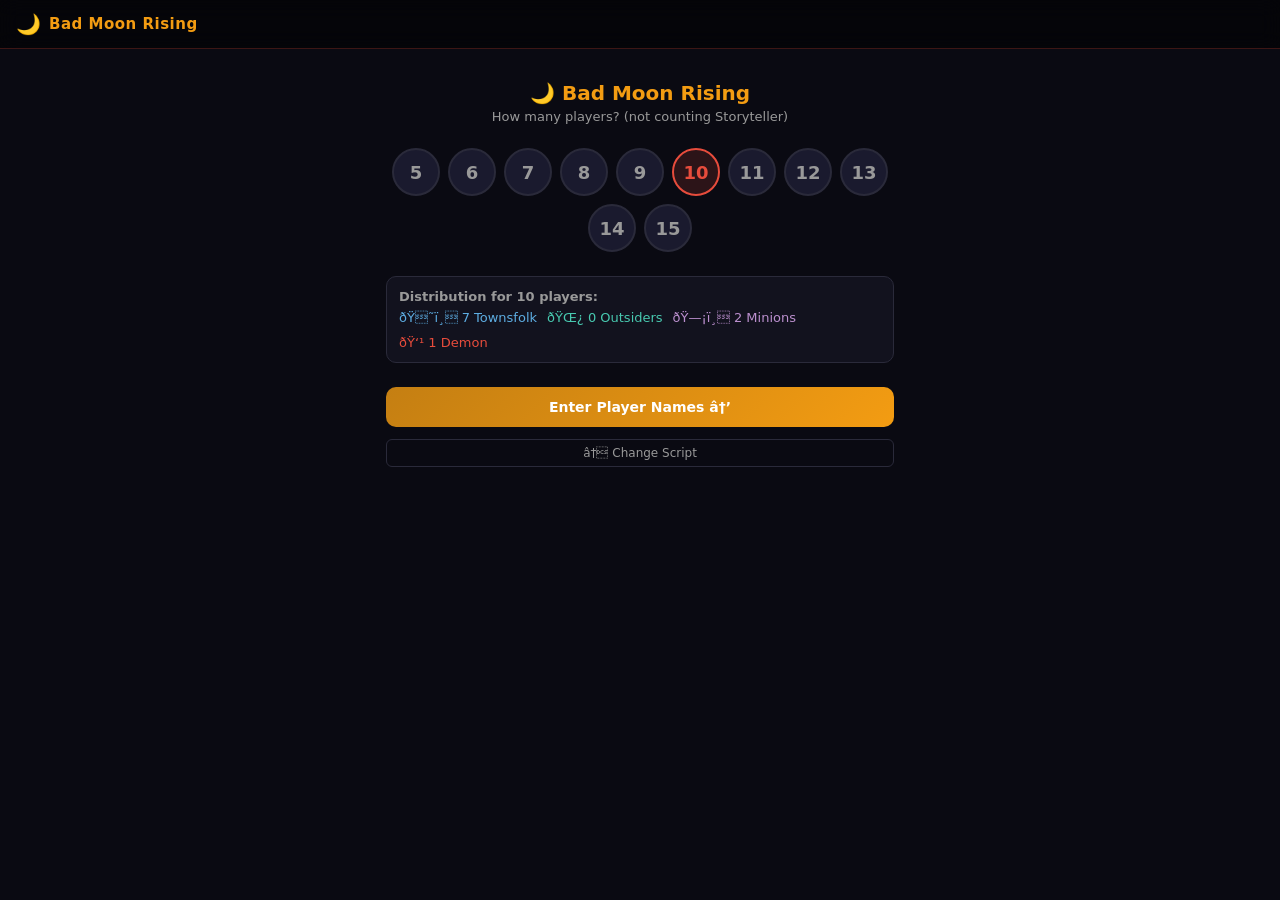
==== bad_moon_rising.html @ 08cf6468 "added split files into multiple individiual files" ====
<!DOCTYPE html>
<html lang="en">
<head>
<meta charset="UTF-8">
<meta name="viewport" content="width=device-width, initial-scale=1.0, user-scalable=no">
<title>🌙 Bad Moon Rising - BOTC Storyteller</title>
<link rel="stylesheet" href="styles/main.css">
</head>
<body>

<div id="app"></div>

<script src="scripts/trouble_brewing.js"></script>
<script src="scripts/bad_moon_rising.js"></script>
<script src="scripts/common.js"></script>
<script>
// Initialize script after all scripts load
(function() {
  try {
    // Verify required objects are loaded
    if (typeof state === 'undefined' || typeof TB === 'undefined' || typeof BMR === 'undefined') {
      throw new Error('Required scripts not loaded properly');
    }
    
    // Set script ID and default demon selection
    state.scriptId = "bmr";
    state.selDM = BMR.demonFixed ? [...BMR.defaultDemon] : [];
    
    // Check for saved game
    const saved = loadFromStorage();
    if (saved && saved._saved && saved.scriptId === "bmr") {
      // Use the resumeGame function to restore state
      resumeGame();
    } else {
      // Start at count screen if no saved game
      state.screen = "count";
      // Ensure render function exists before calling
      if (typeof render === 'function') {
        render();
      } else {
        throw new Error('Render function not available');
      }
    }
  } catch (error) {
    console.error("Initialization error:", error);
    const app = document.getElementById("app");
    if (app) {
      app.innerHTML = `<div class="screen" style="padding:32px;text-align:center">
        <h2 style="color:var(--red);margin-bottom:16px">Error Loading Page</h2>
        <p style="color:var(--text2);margin-bottom:8px">${error.message}</p>
        <p style="color:var(--text3);font-size:12px;margin-bottom:16px">Please check the browser console for more details.</p>
        <button class="btn btn-primary" style="margin-top:16px" onclick="location.reload()">Reload Page</button>
      </div>`;
    }
  }
})();
</script>

</body>
</html>
---- styles/main.css ----
:root {
  --bg: #0a0a12;
  --surface: #12121e;
  --surface2: #1a1a2e;
  --surface3: #252540;
  --border: #2a2a3a;
  --text: #e8e6e3;
  --text2: #999;
  --text3: #555;
  --red: #e74c3c;
  --darkred: #c0392b;
  --blue: #5dade2;
  --darkblue: #1a3a5c;
  --green: #27ae60;
  --teal: #48c9b0;
  --darkteal: #1a4a3a;
  --orange: #f39c12;
  --purple: #9b59b6;
  --indigo: #8888dd;
}
* { margin:0; padding:0; box-sizing:border-box; -webkit-tap-highlight-color:transparent; }
body {
  font-family: -apple-system, 'Segoe UI', system-ui, sans-serif;
  background: var(--bg); color: var(--text);
  font-size: 14px; min-height: 100vh; overscroll-behavior: none;
}
button { font-family: inherit; }

/* ── HEADER ── */
.header {
  padding: 12px 16px; background: rgba(0,0,0,0.5);
  border-bottom: 1px solid rgba(231,76,60,0.25);
  display: flex; align-items: center; justify-content: space-between;
  position: sticky; top: 0; z-index: 100; backdrop-filter: blur(10px);
}
.header-title { font-weight:700; font-size:15px; letter-spacing:0.5px; }

/* ── LAYOUT ── */
.screen { padding: 16px; max-width: 540px; margin: 0 auto; padding-bottom: 100px; }
.phase-badge { padding: 4px 12px; border-radius: 12px; font-size: 12px; font-weight: 600; }

/* ── BUTTONS ── */
.btn {
  padding: 12px 18px; border-radius: 10px; border: none;
  font-weight: 700; font-size: 14px; cursor: pointer; width: 100%;
  transition: opacity 0.15s;
}
.btn:active { opacity: 0.8; }
.btn-primary { background: linear-gradient(135deg, #c0392b, #e74c3c); color: #fff; }
.btn-blue { background: linear-gradient(135deg, #1a3a5c, #2980b9); color: #aad4f0; }
.btn-night { background: linear-gradient(135deg, #1a1a4a, #2a2a6a); color: #8888dd; }
.btn-day { background: linear-gradient(135deg, #4a4a1a, #6a6a2a); color: #dddd66; }
.btn-disabled { background: #222; color: #444; cursor: not-allowed; }
.btn-sm {
  padding: 5px 10px; border-radius: 6px; font-size: 11px; font-weight: 600;
  cursor: pointer; width: auto; border: none;
}
.btn-outline {
  background: none; border: 1px solid var(--border); color: var(--text2);
  padding: 6px 12px; border-radius: 6px; font-size: 12px; cursor: pointer;
}

/* ── INPUTS ── */
.input {
  padding: 10px 14px; border-radius: 8px; border: 1px solid var(--border);
  background: var(--surface2); color: var(--text); font-size: 14px; outline: none;
  width: 100%; font-family: inherit;
}
.input:focus { border-color: var(--red); }
select.input { -webkit-appearance: none; }

/* ── CARDS ── */
.card {
  padding: 12px; border-radius: 10px; margin-bottom: 8px;
  border: 1px solid var(--border); background: var(--surface);
}

/* ── PLAYER ROWS ── */
.player-row {
  margin-bottom: 5px; border-radius: 10px; overflow: hidden;
  border: 1px solid; transition: border-color 0.2s;
}
.player-main {
  display: flex; align-items: center; gap: 8px;
  padding: 10px 12px; cursor: pointer;
}
.seat-num {
  width: 22px; height: 22px; border-radius: 50%;
  display: flex; align-items: center; justify-content: center;
  font-size: 10px; font-weight: 700; flex-shrink: 0; color: #fff;
}
.player-expand {
  padding: 8px 12px 12px; border-top: 1px solid rgba(255,255,255,0.06);
  background: rgba(0,0,0,0.2);
}

/* ── TABS ── */
.tabs {
  display: flex; border-bottom: 1px solid rgba(255,255,255,0.08);
  background: rgba(0,0,0,0.2); position: sticky; top: 49px; z-index: 90;
}
.tab {
  flex: 1; padding: 10px 8px; background: none; border: none;
  border-bottom: 2px solid transparent; color: var(--text3);
  font-size: 12px; cursor: pointer;
}
.tab.active { border-bottom-color: var(--red); color: var(--red); font-weight: 600; }

/* ── STATUS BAR ── */
.status-bar {
  display: flex; gap: 8px; padding: 8px 16px; font-size: 11px;
  flex-wrap: wrap; background: rgba(0,0,0,0.15);
}

/* ── NIGHT STEP ── */
.night-step { padding: 16px; border-radius: 12px; margin-bottom: 16px; }

/* ── ROLE CHIPS ── */
.role-chip {
  padding: 6px 12px; border-radius: 6px; font-size: 12px;
  cursor: pointer; transition: all 0.15s; border: 1px solid;
  display: inline-block; margin: 0 4px 4px 0;
}

/* ── BOTTOM BAR ── */
.bottom-bar {
  position: fixed; bottom: 0; left: 0; right: 0;
  padding: 12px 16px; background: rgba(10,10,18,0.95);
  border-top: 1px solid rgba(255,255,255,0.1);
  display: flex; gap: 8px; backdrop-filter: blur(10px); z-index: 100;
}

/* ── WARNINGS ── */
.warn { padding: 6px 8px; border-radius: 6px; font-size: 12px; font-weight: 600; margin-top: 8px; }
.warn-red { background: rgba(231,76,60,0.12); color: var(--red); }
.warn-orange { background: rgba(243,156,18,0.12); color: var(--orange); }
.warn-green { background: rgba(39,174,96,0.12); color: var(--green); }

/* ── OVERLAYS ── */
.overlay {
  position: fixed; inset: 0; z-index: 200;
  display: flex; align-items: center; justify-content: center;
  background: rgba(0,0,0,0.85); backdrop-filter: blur(8px); padding: 16px;
}
.overlay-box {
  background: var(--surface); border: 1px solid var(--border);
  border-radius: 16px; padding: 24px; max-width: 380px; width: 100%;
  text-align: center;
}
.show-card-overlay {
  position: fixed; inset: 0; z-index: 250;
  display: flex; align-items: center; justify-content: center;
  background: rgba(0,0,0,0.92); backdrop-filter: blur(12px); cursor: pointer;
}
.show-card {
  text-align: center; padding: 48px 32px; border-radius: 24px;
  max-width: 340px; width: 90%;
}
.confirm-overlay {
  position: fixed; inset: 0; z-index: 250;
  display: flex; align-items: center; justify-content: center;
  background: rgba(0,0,0,0.8); padding: 16px;
}
.confirm-box {
  background: var(--surface2); border: 1px solid var(--border);
  border-radius: 16px; padding: 20px; max-width: 340px; width: 100%;
  text-align: center;
}

/* ── CHOICE BUTTONS ── */
.choice-grid { display: flex; flex-wrap: wrap; gap: 8px; margin-top: 12px; }
.choice-btn {
  padding: 10px 16px; border-radius: 10px; border: 2px solid var(--border);
  background: var(--surface2); color: var(--text); font-size: 16px; font-weight: 700;
  cursor: pointer; min-width: 52px; text-align: center;
}
.choice-btn:active { border-color: var(--blue); background: rgba(41,128,185,0.2); }
.char-choice-btn {
  padding: 8px 12px; border-radius: 8px; border: 1px solid var(--border);
  background: var(--surface); color: var(--text); font-size: 13px; font-weight: 600;
  cursor: pointer; text-align: left; width: 100%;
}
.char-choice-btn:active { border-color: var(--blue); }

/* ── PLAYER COUNT BUTTONS ── */
.count-grid { display: flex; flex-wrap: wrap; gap: 8px; justify-content: center; margin: 24px 0; }
.count-btn {
  width: 48px; height: 48px; border-radius: 50%; border: 2px solid var(--border);
  background: var(--surface2); color: var(--text2); font-size: 18px; font-weight: 700;
  cursor: pointer; display: flex; align-items: center; justify-content: center;
  transition: all 0.15s;
}
.count-btn:active { transform: scale(0.95); }
.count-btn.active { border-color: var(--red); background: rgba(231,76,60,0.15); color: var(--red); }

/* ── SCRIPT SELECTOR ── */
.script-card {
  padding: 24px; border-radius: 16px; border: 2px solid var(--border);
  background: var(--surface); cursor: pointer; margin-bottom: 12px;
  transition: border-color 0.2s, background 0.2s;
  text-align: center;
}
.script-card:active { opacity: 0.85; }

/* ── TIMER ── */
.timer-wrap {
  padding: 16px; border-radius: 14px; margin-bottom: 12px;
  border: 2px solid var(--border); background: var(--surface);
  transition: border-color 0.3s, background 0.3s;
}
.timer-wrap.timer-alarm { animation: timerFlash 0.5s ease infinite alternate; border-color: var(--red); }
@keyframes timerFlash {
  0% { background: rgba(231,76,60,0.05); }
  100% { background: rgba(231,76,60,0.2); }
}
.timer-phase-label {
  font-size: 11px; font-weight: 700; text-transform: uppercase;
  letter-spacing: 1.5px; text-align: center; margin-bottom: 4px;
}
.timer-display {
  font-size: 56px; font-weight: 900; text-align: center;
  font-variant-numeric: tabular-nums; letter-spacing: 2px; line-height: 1.1;
}
.timer-display.timer-low { color: var(--orange); }
.timer-display.timer-done { color: var(--red); }
.timer-bar-track { width: 100%; height: 6px; border-radius: 3px; background: var(--surface3); margin: 10px 0; overflow: hidden; }
.timer-bar-fill { height: 100%; border-radius: 3px; transition: width 0.3s linear; }
.timer-controls { display: flex; gap: 8px; justify-content: center; margin-top: 8px; }
.timer-btn {
  padding: 10px 18px; border-radius: 10px; font-size: 13px; font-weight: 700;
  border: 1px solid var(--border); background: var(--surface2);
  color: var(--text); cursor: pointer; min-width: 80px;
}
.timer-btn:active { background: var(--surface3); }
.timer-btn.active { border-color: var(--orange); color: var(--orange); }
.timer-phases { display: flex; justify-content: center; gap: 4px; margin-bottom: 10px; }
.timer-phase-dot {
  padding: 4px 10px; border-radius: 6px; font-size: 10px; font-weight: 700;
  background: var(--surface3); color: var(--text3);
  text-transform: uppercase; letter-spacing: 0.5px; cursor: pointer;
}
.timer-phase-dot.current { background: rgba(243,156,18,0.2); color: var(--orange); }
.timer-phase-dot.done { background: rgba(46,204,113,0.15); color: var(--green); }
.timer-settings {
  margin-top: 10px; padding: 12px; border-radius: 10px;
  background: var(--surface2); border: 1px solid var(--border);
}
.timer-setting-row {
  display: flex; justify-content: space-between; align-items: center;
  margin-bottom: 8px; font-size: 13px;
}
.timer-setting-row:last-child { margin-bottom: 0; }
.timer-adj { display: flex; align-items: center; gap: 6px; }
.timer-adj-btn {
  width: 32px; height: 32px; border-radius: 8px; font-size: 18px; font-weight: 700;
  border: 1px solid var(--border); background: var(--surface3);
  color: var(--text); cursor: pointer;
  display: flex; align-items: center; justify-content: center;
}
.timer-adj-btn:active { background: var(--surface); border-color: var(--orange); }
.timer-adj-val { font-weight: 800; font-size: 14px; min-width: 44px; text-align: center; font-variant-numeric: tabular-nums; }

/* ── SELECTION BUTTONS (Night Walker) ── */
.ns-grid { display: flex; flex-wrap: wrap; gap: 6px; margin: 12px 0; }
.ns-btn {
  padding: 10px 14px; border-radius: 10px; border: 2px solid var(--border);
  background: var(--surface2); color: var(--text); font-size: 13px; font-weight: 600;
  cursor: pointer; min-width: 80px; text-align: center; transition: all 0.15s;
}
.ns-btn:active { transform: scale(0.97); }
.ns-btn.selected { border-color: var(--blue); background: rgba(41,128,185,0.2); color: var(--blue); }
.ns-btn.none-sel { border-color: var(--text3); color: var(--text3); font-style: italic; }

/* ── MISC ── */
details summary { list-style: none; }
details summary::-webkit-details-marker { display: none; }
@keyframes fadeIn { from{opacity:0;transform:translateY(8px)} to{opacity:1;transform:translateY(0)} }
.fade-in { animation: fadeIn 0.25s ease-out; }
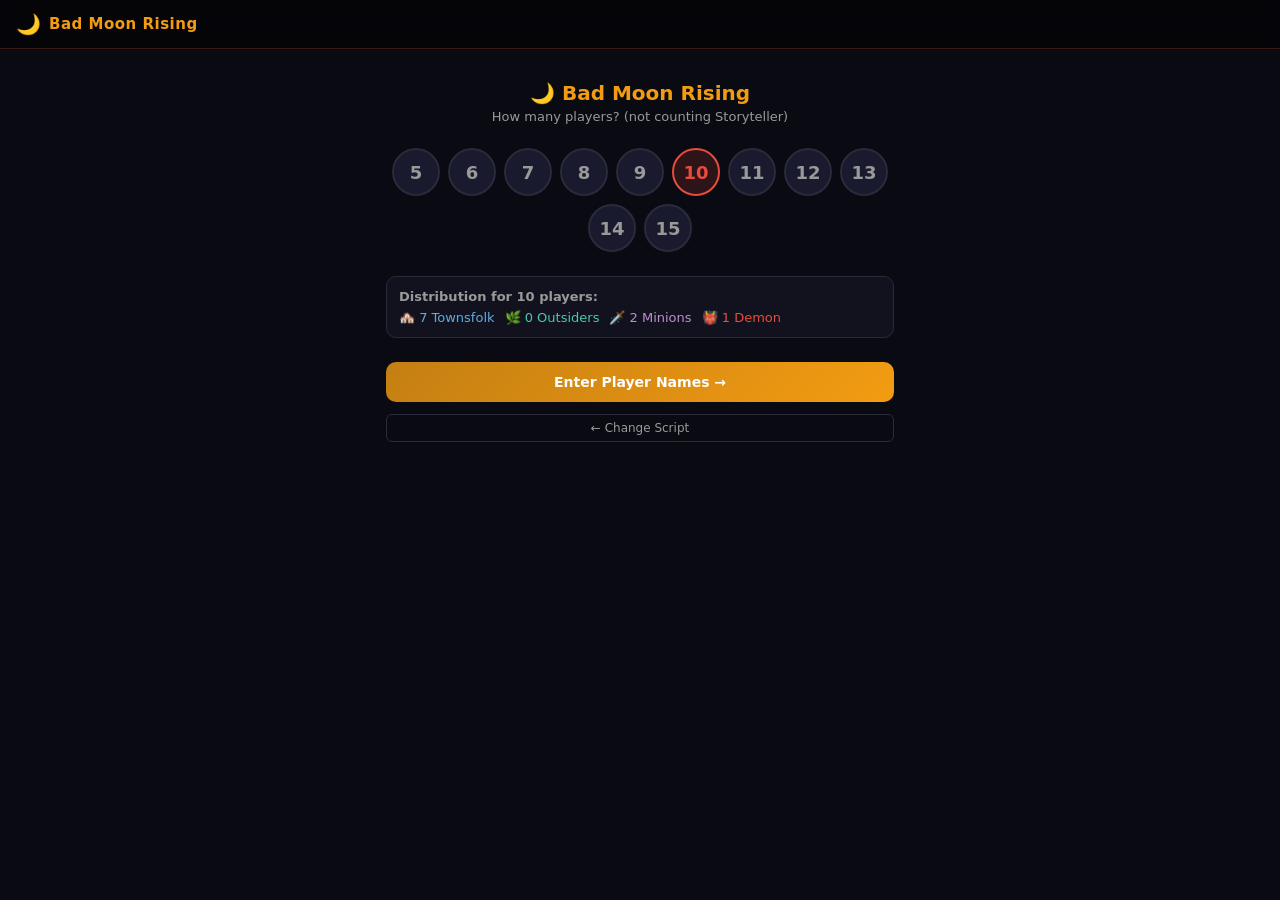
==== commit 34609520: "fixed weird logos" ====
--- a/bad_moon_rising.html
+++ b/bad_moon_rising.html
@@ -17,8 +17,8 @@
 // Initialize script after all scripts load
 (function() {
   try {
-    // Verify required objects are loaded
-    if (typeof state === 'undefined' || typeof TB === 'undefined' || typeof BMR === 'undefined') {
+    // Verify required objects and functions are loaded
+    if (typeof state === 'undefined' || typeof TB === 'undefined' || typeof BMR === 'undefined' || typeof S === 'undefined') {
       throw new Error('Required scripts not loaded properly');
     }
     
@@ -29,17 +29,40 @@
     // Check for saved game
     const saved = loadFromStorage();
     if (saved && saved._saved && saved.scriptId === "bmr") {
-      // Use the resumeGame function to restore state
-      resumeGame();
+      // Restore saved state manually (don't use resumeGame as it calls render immediately)
+      Object.assign(state, {
+        screen: saved.screen || "count",
+        playerCount: saved.playerCount || 10,
+        names: saved.names || [],
+        selTF: saved.selTF || [],
+        selOS: saved.selOS || [],
+        selMN: saved.selMN || [],
+        selDM: saved.selDM || [],
+        godfatherOutsiderMod: saved.godfatherOutsiderMod || 0,
+        drunkAs: saved.drunkAs || "",
+        gs: saved.gs,
+        tab: saved.tab || "grimoire",
+        nightStep: saved.nightStep || 0,
+        nightPhase: saved.nightPhase || "none",
+        undoStack: saved.undoStack || [],
+        rolesShown: saved.rolesShown || [],
+        expandedPlayer: -1,
+        confirm: null,
+        showCard: null,
+        showingRoleFor: -1,
+        timer: saved.timer || null,
+      });
+      state.showResume = false;
     } else {
       // Start at count screen if no saved game
       state.screen = "count";
-      // Ensure render function exists before calling
-      if (typeof render === 'function') {
-        render();
-      } else {
-        throw new Error('Render function not available');
-      }
+    }
+    
+    // Render after everything is set up
+    if (typeof render === 'function') {
+      render();
+    } else {
+      throw new Error('Render function not available');
     }
   } catch (error) {
     console.error("Initialization error:", error);
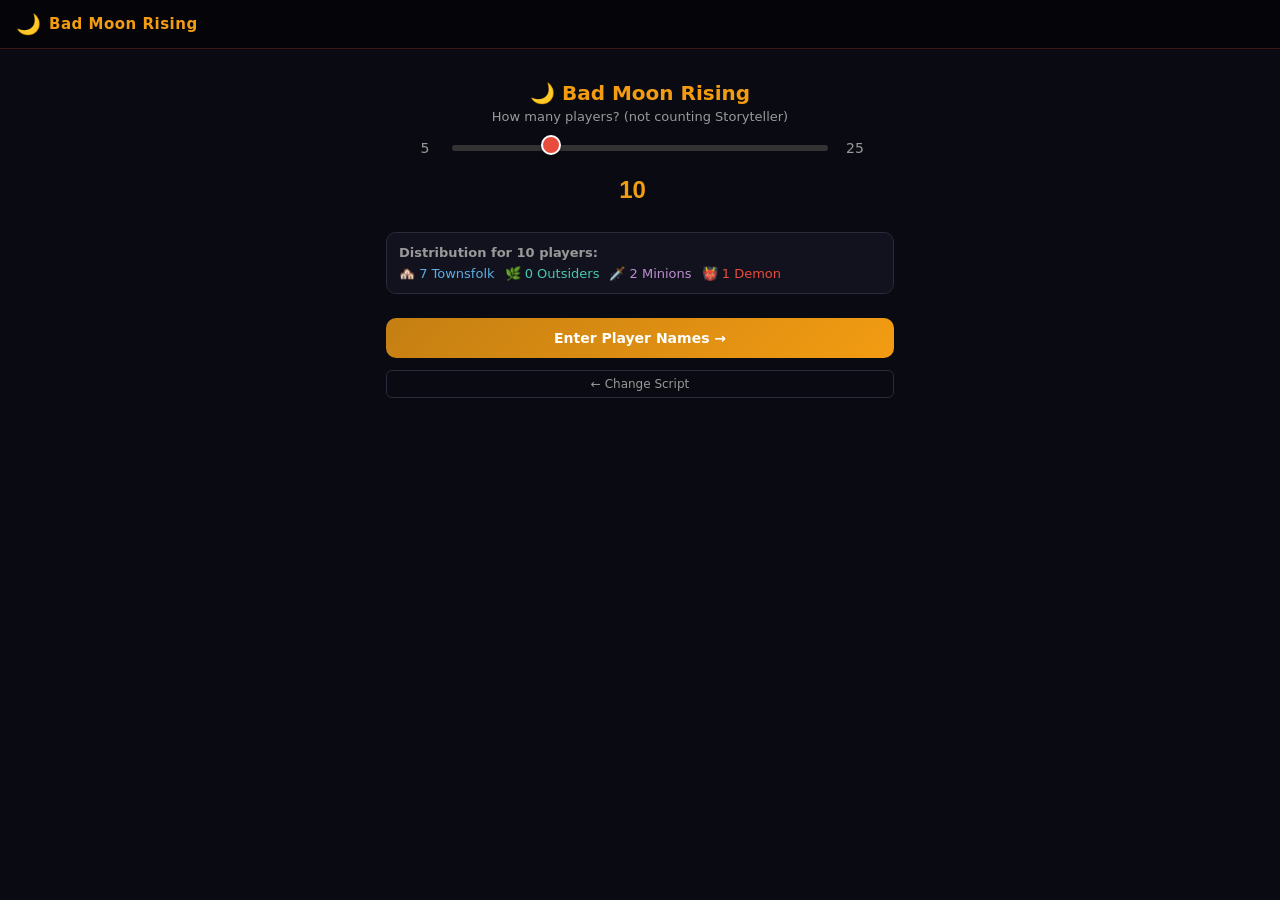
==== commit e9022dc7: "Added cookie support" ====
--- a/bad_moon_rising.html
+++ b/bad_moon_rising.html
@@ -28,7 +28,11 @@
     
     // Check for saved game
     const saved = loadFromStorage();
-    if (saved && saved._saved && saved.scriptId === "bmr") {
+    if (saved && saved._saved) {
+      if (saved.scriptId !== "bmr") {
+        window.location.replace(saved.scriptId === "tb" ? "trouble_brewing.html" : "index.html");
+        return;
+      }
       // Restore saved state manually (don't use resumeGame as it calls render immediately)
       Object.assign(state, {
         screen: saved.screen || "count",
@@ -38,8 +42,13 @@
         selOS: saved.selOS || [],
         selMN: saved.selMN || [],
         selDM: saved.selDM || [],
+        selTR: saved.selTR || [],
+        travellerData: saved.travellerData || [],
         godfatherOutsiderMod: saved.godfatherOutsiderMod || 0,
         drunkAs: saved.drunkAs || "",
+        travellersEnabled: saved.travellersEnabled ?? false,
+        travellersToggle: saved.travellersToggle ?? false,
+        travellers: saved.travellers || [],
         gs: saved.gs,
         tab: saved.tab || "grimoire",
         nightStep: saved.nightStep || 0,
@@ -47,6 +56,7 @@
         undoStack: saved.undoStack || [],
         rolesShown: saved.rolesShown || [],
         expandedPlayer: -1,
+        expandedTraveller: saved.expandedTraveller ?? -1,
         confirm: null,
         showCard: null,
         showingRoleFor: -1,
--- a/styles/main.css
+++ b/styles/main.css
@@ -182,16 +182,67 @@
 }
 .char-choice-btn:active { border-color: var(--blue); }
 
-/* ── PLAYER COUNT BUTTONS ── */
-.count-grid { display: flex; flex-wrap: wrap; gap: 8px; justify-content: center; margin: 24px 0; }
-.count-btn {
-  width: 48px; height: 48px; border-radius: 50%; border: 2px solid var(--border);
-  background: var(--surface2); color: var(--text2); font-size: 18px; font-weight: 700;
-  cursor: pointer; display: flex; align-items: center; justify-content: center;
-  transition: all 0.15s;
-}
-.count-btn:active { transform: scale(0.95); }
-.count-btn.active { border-color: var(--red); background: rgba(231,76,60,0.15); color: var(--red); }
+/* ── PLAYER COUNT SLIDER ── */
+input[type="range"] {
+  -webkit-appearance: none;
+  appearance: none;
+  width: 100%;
+  height: 6px;
+  background: #333;
+  border-radius: 3px;
+  outline: none;
+  cursor: pointer;
+  touch-action: none;
+  -ms-touch-action: none;
+}
+
+input[type="range"]::-webkit-slider-track {
+  width: 100%;
+  height: 6px;
+  background: #333;
+  border-radius: 3px;
+}
+
+input[type="range"]::-moz-range-track {
+  width: 100%;
+  height: 6px;
+  background: #333;
+  border-radius: 3px;
+  border: none;
+}
+
+input[type="range"]::-webkit-slider-thumb {
+  -webkit-appearance: none;
+  appearance: none;
+  background: var(--red);
+  height: 20px;
+  width: 20px;
+  border-radius: 50%;
+  border: 2px solid #fff;
+  box-shadow: 0 2px 4px rgba(0,0,0,0.3);
+  margin-top: -7px;
+  cursor: pointer;
+  transition: background 0.2s;
+}
+
+input[type="range"]::-moz-range-thumb {
+  background: var(--red);
+  height: 20px;
+  width: 20px;
+  border-radius: 50%;
+  border: 2px solid #fff;
+  box-shadow: 0 2px 4px rgba(0,0,0,0.3);
+  cursor: pointer;
+  transition: background 0.2s;
+}
+
+input[type="range"]:hover::-webkit-slider-thumb {
+  background: #c0392b;
+}
+
+input[type="range"]:hover::-moz-range-thumb {
+  background: #c0392b;
+}
 
 /* ── SCRIPT SELECTOR ── */
 .script-card {
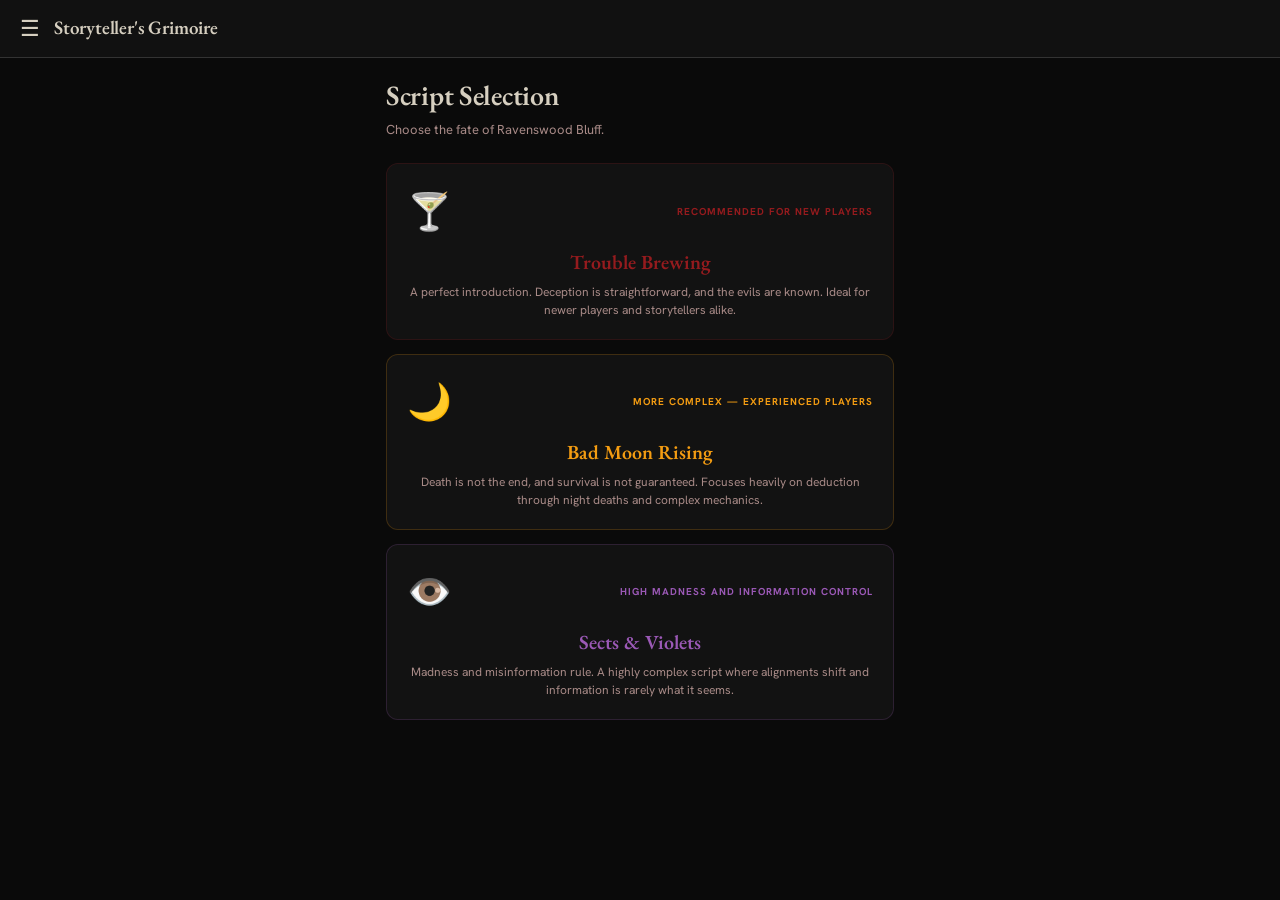
==== commit 37f68c9b: "Updated UI" ====
--- a/bad_moon_rising.html
+++ b/bad_moon_rising.html
@@ -1,93 +1,15 @@
-<!DOCTYPE html>
-<html lang="en">
-<head>
-<meta charset="UTF-8">
-<meta name="viewport" content="width=device-width, initial-scale=1.0, user-scalable=no">
-<title>🌙 Bad Moon Rising - BOTC Storyteller</title>
-<link rel="stylesheet" href="styles/main.css">
-</head>
-<body>
-
-<div id="app"></div>
-
-<script src="scripts/trouble_brewing.js"></script>
-<script src="scripts/bad_moon_rising.js"></script>
-<script src="scripts/common.js"></script>
-<script>
-// Initialize script after all scripts load
-(function() {
-  try {
-    // Verify required objects and functions are loaded
-    if (typeof state === 'undefined' || typeof TB === 'undefined' || typeof BMR === 'undefined' || typeof S === 'undefined') {
-      throw new Error('Required scripts not loaded properly');
-    }
-    
-    // Set script ID and default demon selection
-    state.scriptId = "bmr";
-    state.selDM = BMR.demonFixed ? [...BMR.defaultDemon] : [];
-    
-    // Check for saved game
-    const saved = loadFromStorage();
-    if (saved && saved._saved) {
-      if (saved.scriptId !== "bmr") {
-        window.location.replace(saved.scriptId === "tb" ? "trouble_brewing.html" : "index.html");
-        return;
-      }
-      // Restore saved state manually (don't use resumeGame as it calls render immediately)
-      Object.assign(state, {
-        screen: saved.screen || "count",
-        playerCount: saved.playerCount || 10,
-        names: saved.names || [],
-        selTF: saved.selTF || [],
-        selOS: saved.selOS || [],
-        selMN: saved.selMN || [],
-        selDM: saved.selDM || [],
-        selTR: saved.selTR || [],
-        travellerData: saved.travellerData || [],
-        godfatherOutsiderMod: saved.godfatherOutsiderMod || 0,
-        drunkAs: saved.drunkAs || "",
-        travellersEnabled: saved.travellersEnabled ?? false,
-        travellersToggle: saved.travellersToggle ?? false,
-        travellers: saved.travellers || [],
-        gs: saved.gs,
-        tab: saved.tab || "grimoire",
-        nightStep: saved.nightStep || 0,
-        nightPhase: saved.nightPhase || "none",
-        undoStack: saved.undoStack || [],
-        rolesShown: saved.rolesShown || [],
-        expandedPlayer: -1,
-        expandedTraveller: saved.expandedTraveller ?? -1,
-        confirm: null,
-        showCard: null,
-        showingRoleFor: -1,
-        timer: saved.timer || null,
-      });
-      state.showResume = false;
-    } else {
-      // Start at count screen if no saved game
-      state.screen = "count";
-    }
-    
-    // Render after everything is set up
-    if (typeof render === 'function') {
-      render();
-    } else {
-      throw new Error('Render function not available');
-    }
-  } catch (error) {
-    console.error("Initialization error:", error);
-    const app = document.getElementById("app");
-    if (app) {
-      app.innerHTML = `<div class="screen" style="padding:32px;text-align:center">
-        <h2 style="color:var(--red);margin-bottom:16px">Error Loading Page</h2>
-        <p style="color:var(--text2);margin-bottom:8px">${error.message}</p>
-        <p style="color:var(--text3);font-size:12px;margin-bottom:16px">Please check the browser console for more details.</p>
-        <button class="btn btn-primary" style="margin-top:16px" onclick="location.reload()">Reload Page</button>
-      </div>`;
-    }
-  }
-})();
-</script>
-
-</body>
-</html>
+<!DOCTYPE html>
+<html>
+<head>
+<script>
+  try {
+    let saved = localStorage.getItem("botc_storyteller_v2");
+    let state = saved ? JSON.parse(saved) : {};
+    state.scriptId = "bmr";
+    state.screen = "count";
+    localStorage.setItem("botc_storyteller_v2", JSON.stringify(state));
+  } catch(e) {}
+  window.location.replace("index.html");
+</script>
+</head>
+</html>
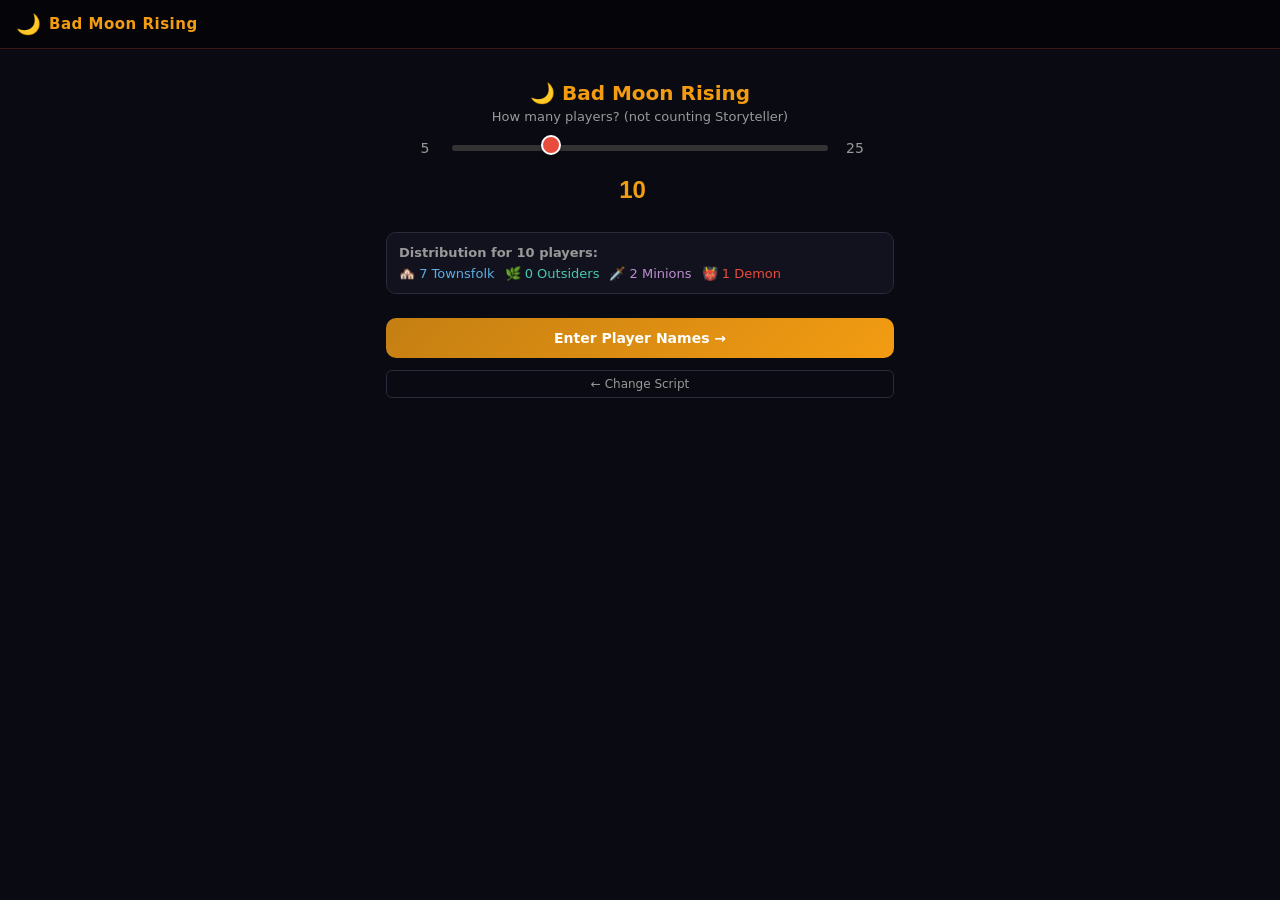
==== commit 17727d2e: "Revert "Updated UI" This reverts commit 37f68c9b20359a594f27458357422a6af00b4e94." ====
--- a/bad_moon_rising.html
+++ b/bad_moon_rising.html
@@ -1,15 +1,93 @@
-<!DOCTYPE html>
-<html>
-<head>
-<script>
-  try {
-    let saved = localStorage.getItem("botc_storyteller_v2");
-    let state = saved ? JSON.parse(saved) : {};
-    state.scriptId = "bmr";
-    state.screen = "count";
-    localStorage.setItem("botc_storyteller_v2", JSON.stringify(state));
-  } catch(e) {}
-  window.location.replace("index.html");
-</script>
-</head>
-</html>
+<!DOCTYPE html>
+<html lang="en">
+<head>
+<meta charset="UTF-8">
+<meta name="viewport" content="width=device-width, initial-scale=1.0, user-scalable=no">
+<title>🌙 Bad Moon Rising - BOTC Storyteller</title>
+<link rel="stylesheet" href="styles/main.css">
+</head>
+<body>
+
+<div id="app"></div>
+
+<script src="scripts/trouble_brewing.js"></script>
+<script src="scripts/bad_moon_rising.js"></script>
+<script src="scripts/common.js"></script>
+<script>
+// Initialize script after all scripts load
+(function() {
+  try {
+    // Verify required objects and functions are loaded
+    if (typeof state === 'undefined' || typeof TB === 'undefined' || typeof BMR === 'undefined' || typeof S === 'undefined') {
+      throw new Error('Required scripts not loaded properly');
+    }
+    
+    // Set script ID and default demon selection
+    state.scriptId = "bmr";
+    state.selDM = BMR.demonFixed ? [...BMR.defaultDemon] : [];
+    
+    // Check for saved game
+    const saved = loadFromStorage();
+    if (saved && saved._saved) {
+      if (saved.scriptId !== "bmr") {
+        window.location.replace(saved.scriptId === "tb" ? "trouble_brewing.html" : "index.html");
+        return;
+      }
+      // Restore saved state manually (don't use resumeGame as it calls render immediately)
+      Object.assign(state, {
+        screen: saved.screen || "count",
+        playerCount: saved.playerCount || 10,
+        names: saved.names || [],
+        selTF: saved.selTF || [],
+        selOS: saved.selOS || [],
+        selMN: saved.selMN || [],
+        selDM: saved.selDM || [],
+        selTR: saved.selTR || [],
+        travellerData: saved.travellerData || [],
+        godfatherOutsiderMod: saved.godfatherOutsiderMod || 0,
+        drunkAs: saved.drunkAs || "",
+        travellersEnabled: saved.travellersEnabled ?? false,
+        travellersToggle: saved.travellersToggle ?? false,
+        travellers: saved.travellers || [],
+        gs: saved.gs,
+        tab: saved.tab || "grimoire",
+        nightStep: saved.nightStep || 0,
+        nightPhase: saved.nightPhase || "none",
+        undoStack: saved.undoStack || [],
+        rolesShown: saved.rolesShown || [],
+        expandedPlayer: -1,
+        expandedTraveller: saved.expandedTraveller ?? -1,
+        confirm: null,
+        showCard: null,
+        showingRoleFor: -1,
+        timer: saved.timer || null,
+      });
+      state.showResume = false;
+    } else {
+      // Start at count screen if no saved game
+      state.screen = "count";
+    }
+    
+    // Render after everything is set up
+    if (typeof render === 'function') {
+      render();
+    } else {
+      throw new Error('Render function not available');
+    }
+  } catch (error) {
+    console.error("Initialization error:", error);
+    const app = document.getElementById("app");
+    if (app) {
+      app.innerHTML = `<div class="screen" style="padding:32px;text-align:center">
+        <h2 style="color:var(--red);margin-bottom:16px">Error Loading Page</h2>
+        <p style="color:var(--text2);margin-bottom:8px">${error.message}</p>
+        <p style="color:var(--text3);font-size:12px;margin-bottom:16px">Please check the browser console for more details.</p>
+        <button class="btn btn-primary" style="margin-top:16px" onclick="location.reload()">Reload Page</button>
+      </div>`;
+    }
+  }
+})();
+</script>
+
+</body>
+</html>
--- a/styles/main.css
+++ b/styles/main.css
@@ -0,0 +1,329 @@
+:root {
+  --bg: #0a0a12;
+  --surface: #12121e;
+  --surface2: #1a1a2e;
+  --surface3: #252540;
+  --border: #2a2a3a;
+  --text: #e8e6e3;
+  --text2: #999;
+  --text3: #555;
+  --red: #e74c3c;
+  --darkred: #c0392b;
+  --blue: #5dade2;
+  --darkblue: #1a3a5c;
+  --green: #27ae60;
+  --teal: #48c9b0;
+  --darkteal: #1a4a3a;
+  --orange: #f39c12;
+  --purple: #9b59b6;
+  --indigo: #8888dd;
+}
+* { margin:0; padding:0; box-sizing:border-box; -webkit-tap-highlight-color:transparent; }
+body {
+  font-family: -apple-system, 'Segoe UI', system-ui, sans-serif;
+  background: var(--bg); color: var(--text);
+  font-size: 14px; min-height: 100vh; overscroll-behavior: none;
+}
+button { font-family: inherit; }
+
+/* ── HEADER ── */
+.header {
+  padding: 12px 16px; background: rgba(0,0,0,0.5);
+  border-bottom: 1px solid rgba(231,76,60,0.25);
+  display: flex; align-items: center; justify-content: space-between;
+  position: sticky; top: 0; z-index: 100; backdrop-filter: blur(10px);
+}
+.header-title { font-weight:700; font-size:15px; letter-spacing:0.5px; }
+
+/* ── LAYOUT ── */
+.screen { padding: 16px; max-width: 540px; margin: 0 auto; padding-bottom: 100px; }
+.phase-badge { padding: 4px 12px; border-radius: 12px; font-size: 12px; font-weight: 600; }
+
+/* ── BUTTONS ── */
+.btn {
+  padding: 12px 18px; border-radius: 10px; border: none;
+  font-weight: 700; font-size: 14px; cursor: pointer; width: 100%;
+  transition: opacity 0.15s;
+}
+.btn:active { opacity: 0.8; }
+.btn-primary { background: linear-gradient(135deg, #c0392b, #e74c3c); color: #fff; }
+.btn-blue { background: linear-gradient(135deg, #1a3a5c, #2980b9); color: #aad4f0; }
+.btn-night { background: linear-gradient(135deg, #1a1a4a, #2a2a6a); color: #8888dd; }
+.btn-day { background: linear-gradient(135deg, #4a4a1a, #6a6a2a); color: #dddd66; }
+.btn-disabled { background: #222; color: #444; cursor: not-allowed; }
+.btn-sm {
+  padding: 5px 10px; border-radius: 6px; font-size: 11px; font-weight: 600;
+  cursor: pointer; width: auto; border: none;
+}
+.btn-outline {
+  background: none; border: 1px solid var(--border); color: var(--text2);
+  padding: 6px 12px; border-radius: 6px; font-size: 12px; cursor: pointer;
+}
+
+/* ── INPUTS ── */
+.input {
+  padding: 10px 14px; border-radius: 8px; border: 1px solid var(--border);
+  background: var(--surface2); color: var(--text); font-size: 14px; outline: none;
+  width: 100%; font-family: inherit;
+}
+.input:focus { border-color: var(--red); }
+select.input { -webkit-appearance: none; }
+
+/* ── CARDS ── */
+.card {
+  padding: 12px; border-radius: 10px; margin-bottom: 8px;
+  border: 1px solid var(--border); background: var(--surface);
+}
+
+/* ── PLAYER ROWS ── */
+.player-row {
+  margin-bottom: 5px; border-radius: 10px; overflow: hidden;
+  border: 1px solid; transition: border-color 0.2s;
+}
+.player-main {
+  display: flex; align-items: center; gap: 8px;
+  padding: 10px 12px; cursor: pointer;
+}
+.seat-num {
+  width: 22px; height: 22px; border-radius: 50%;
+  display: flex; align-items: center; justify-content: center;
+  font-size: 10px; font-weight: 700; flex-shrink: 0; color: #fff;
+}
+.player-expand {
+  padding: 8px 12px 12px; border-top: 1px solid rgba(255,255,255,0.06);
+  background: rgba(0,0,0,0.2);
+}
+
+/* ── TABS ── */
+.tabs {
+  display: flex; border-bottom: 1px solid rgba(255,255,255,0.08);
+  background: rgba(0,0,0,0.2); position: sticky; top: 49px; z-index: 90;
+}
+.tab {
+  flex: 1; padding: 10px 8px; background: none; border: none;
+  border-bottom: 2px solid transparent; color: var(--text3);
+  font-size: 12px; cursor: pointer;
+}
+.tab.active { border-bottom-color: var(--red); color: var(--red); font-weight: 600; }
+
+/* ── STATUS BAR ── */
+.status-bar {
+  display: flex; gap: 8px; padding: 8px 16px; font-size: 11px;
+  flex-wrap: wrap; background: rgba(0,0,0,0.15);
+}
+
+/* ── NIGHT STEP ── */
+.night-step { padding: 16px; border-radius: 12px; margin-bottom: 16px; }
+
+/* ── ROLE CHIPS ── */
+.role-chip {
+  padding: 6px 12px; border-radius: 6px; font-size: 12px;
+  cursor: pointer; transition: all 0.15s; border: 1px solid;
+  display: inline-block; margin: 0 4px 4px 0;
+}
+
+/* ── BOTTOM BAR ── */
+.bottom-bar {
+  position: fixed; bottom: 0; left: 0; right: 0;
+  padding: 12px 16px; background: rgba(10,10,18,0.95);
+  border-top: 1px solid rgba(255,255,255,0.1);
+  display: flex; gap: 8px; backdrop-filter: blur(10px); z-index: 100;
+}
+
+/* ── WARNINGS ── */
+.warn { padding: 6px 8px; border-radius: 6px; font-size: 12px; font-weight: 600; margin-top: 8px; }
+.warn-red { background: rgba(231,76,60,0.12); color: var(--red); }
+.warn-orange { background: rgba(243,156,18,0.12); color: var(--orange); }
+.warn-green { background: rgba(39,174,96,0.12); color: var(--green); }
+
+/* ── OVERLAYS ── */
+.overlay {
+  position: fixed; inset: 0; z-index: 200;
+  display: flex; align-items: center; justify-content: center;
+  background: rgba(0,0,0,0.85); backdrop-filter: blur(8px); padding: 16px;
+}
+.overlay-box {
+  background: var(--surface); border: 1px solid var(--border);
+  border-radius: 16px; padding: 24px; max-width: 380px; width: 100%;
+  text-align: center;
+}
+.show-card-overlay {
+  position: fixed; inset: 0; z-index: 250;
+  display: flex; align-items: center; justify-content: center;
+  background: rgba(0,0,0,0.92); backdrop-filter: blur(12px); cursor: pointer;
+}
+.show-card {
+  text-align: center; padding: 48px 32px; border-radius: 24px;
+  max-width: 340px; width: 90%;
+}
+.confirm-overlay {
+  position: fixed; inset: 0; z-index: 250;
+  display: flex; align-items: center; justify-content: center;
+  background: rgba(0,0,0,0.8); padding: 16px;
+}
+.confirm-box {
+  background: var(--surface2); border: 1px solid var(--border);
+  border-radius: 16px; padding: 20px; max-width: 340px; width: 100%;
+  text-align: center;
+}
+
+/* ── CHOICE BUTTONS ── */
+.choice-grid { display: flex; flex-wrap: wrap; gap: 8px; margin-top: 12px; }
+.choice-btn {
+  padding: 10px 16px; border-radius: 10px; border: 2px solid var(--border);
+  background: var(--surface2); color: var(--text); font-size: 16px; font-weight: 700;
+  cursor: pointer; min-width: 52px; text-align: center;
+}
+.choice-btn:active { border-color: var(--blue); background: rgba(41,128,185,0.2); }
+.char-choice-btn {
+  padding: 8px 12px; border-radius: 8px; border: 1px solid var(--border);
+  background: var(--surface); color: var(--text); font-size: 13px; font-weight: 600;
+  cursor: pointer; text-align: left; width: 100%;
+}
+.char-choice-btn:active { border-color: var(--blue); }
+
+/* ── PLAYER COUNT SLIDER ── */
+input[type="range"] {
+  -webkit-appearance: none;
+  appearance: none;
+  width: 100%;
+  height: 6px;
+  background: #333;
+  border-radius: 3px;
+  outline: none;
+  cursor: pointer;
+  touch-action: none;
+  -ms-touch-action: none;
+}
+
+input[type="range"]::-webkit-slider-track {
+  width: 100%;
+  height: 6px;
+  background: #333;
+  border-radius: 3px;
+}
+
+input[type="range"]::-moz-range-track {
+  width: 100%;
+  height: 6px;
+  background: #333;
+  border-radius: 3px;
+  border: none;
+}
+
+input[type="range"]::-webkit-slider-thumb {
+  -webkit-appearance: none;
+  appearance: none;
+  background: var(--red);
+  height: 20px;
+  width: 20px;
+  border-radius: 50%;
+  border: 2px solid #fff;
+  box-shadow: 0 2px 4px rgba(0,0,0,0.3);
+  margin-top: -7px;
+  cursor: pointer;
+  transition: background 0.2s;
+}
+
+input[type="range"]::-moz-range-thumb {
+  background: var(--red);
+  height: 20px;
+  width: 20px;
+  border-radius: 50%;
+  border: 2px solid #fff;
+  box-shadow: 0 2px 4px rgba(0,0,0,0.3);
+  cursor: pointer;
+  transition: background 0.2s;
+}
+
+input[type="range"]:hover::-webkit-slider-thumb {
+  background: #c0392b;
+}
+
+input[type="range"]:hover::-moz-range-thumb {
+  background: #c0392b;
+}
+
+/* ── SCRIPT SELECTOR ── */
+.script-card {
+  padding: 24px; border-radius: 16px; border: 2px solid var(--border);
+  background: var(--surface); cursor: pointer; margin-bottom: 12px;
+  transition: border-color 0.2s, background 0.2s;
+  text-align: center;
+}
+.script-card:active { opacity: 0.85; }
+
+/* ── TIMER ── */
+.timer-wrap {
+  padding: 16px; border-radius: 14px; margin-bottom: 12px;
+  border: 2px solid var(--border); background: var(--surface);
+  transition: border-color 0.3s, background 0.3s;
+}
+.timer-wrap.timer-alarm { animation: timerFlash 0.5s ease infinite alternate; border-color: var(--red); }
+@keyframes timerFlash {
+  0% { background: rgba(231,76,60,0.05); }
+  100% { background: rgba(231,76,60,0.2); }
+}
+.timer-phase-label {
+  font-size: 11px; font-weight: 700; text-transform: uppercase;
+  letter-spacing: 1.5px; text-align: center; margin-bottom: 4px;
+}
+.timer-display {
+  font-size: 56px; font-weight: 900; text-align: center;
+  font-variant-numeric: tabular-nums; letter-spacing: 2px; line-height: 1.1;
+}
+.timer-display.timer-low { color: var(--orange); }
+.timer-display.timer-done { color: var(--red); }
+.timer-bar-track { width: 100%; height: 6px; border-radius: 3px; background: var(--surface3); margin: 10px 0; overflow: hidden; }
+.timer-bar-fill { height: 100%; border-radius: 3px; transition: width 0.3s linear; }
+.timer-controls { display: flex; gap: 8px; justify-content: center; margin-top: 8px; }
+.timer-btn {
+  padding: 10px 18px; border-radius: 10px; font-size: 13px; font-weight: 700;
+  border: 1px solid var(--border); background: var(--surface2);
+  color: var(--text); cursor: pointer; min-width: 80px;
+}
+.timer-btn:active { background: var(--surface3); }
+.timer-btn.active { border-color: var(--orange); color: var(--orange); }
+.timer-phases { display: flex; justify-content: center; gap: 4px; margin-bottom: 10px; }
+.timer-phase-dot {
+  padding: 4px 10px; border-radius: 6px; font-size: 10px; font-weight: 700;
+  background: var(--surface3); color: var(--text3);
+  text-transform: uppercase; letter-spacing: 0.5px; cursor: pointer;
+}
+.timer-phase-dot.current { background: rgba(243,156,18,0.2); color: var(--orange); }
+.timer-phase-dot.done { background: rgba(46,204,113,0.15); color: var(--green); }
+.timer-settings {
+  margin-top: 10px; padding: 12px; border-radius: 10px;
+  background: var(--surface2); border: 1px solid var(--border);
+}
+.timer-setting-row {
+  display: flex; justify-content: space-between; align-items: center;
+  margin-bottom: 8px; font-size: 13px;
+}
+.timer-setting-row:last-child { margin-bottom: 0; }
+.timer-adj { display: flex; align-items: center; gap: 6px; }
+.timer-adj-btn {
+  width: 32px; height: 32px; border-radius: 8px; font-size: 18px; font-weight: 700;
+  border: 1px solid var(--border); background: var(--surface3);
+  color: var(--text); cursor: pointer;
+  display: flex; align-items: center; justify-content: center;
+}
+.timer-adj-btn:active { background: var(--surface); border-color: var(--orange); }
+.timer-adj-val { font-weight: 800; font-size: 14px; min-width: 44px; text-align: center; font-variant-numeric: tabular-nums; }
+
+/* ── SELECTION BUTTONS (Night Walker) ── */
+.ns-grid { display: flex; flex-wrap: wrap; gap: 6px; margin: 12px 0; }
+.ns-btn {
+  padding: 10px 14px; border-radius: 10px; border: 2px solid var(--border);
+  background: var(--surface2); color: var(--text); font-size: 13px; font-weight: 600;
+  cursor: pointer; min-width: 80px; text-align: center; transition: all 0.15s;
+}
+.ns-btn:active { transform: scale(0.97); }
+.ns-btn.selected { border-color: var(--blue); background: rgba(41,128,185,0.2); color: var(--blue); }
+.ns-btn.none-sel { border-color: var(--text3); color: var(--text3); font-style: italic; }
+
+/* ── MISC ── */
+details summary { list-style: none; }
+details summary::-webkit-details-marker { display: none; }
+@keyframes fadeIn { from{opacity:0;transform:translateY(8px)} to{opacity:1;transform:translateY(0)} }
+.fade-in { animation: fadeIn 0.25s ease-out; }
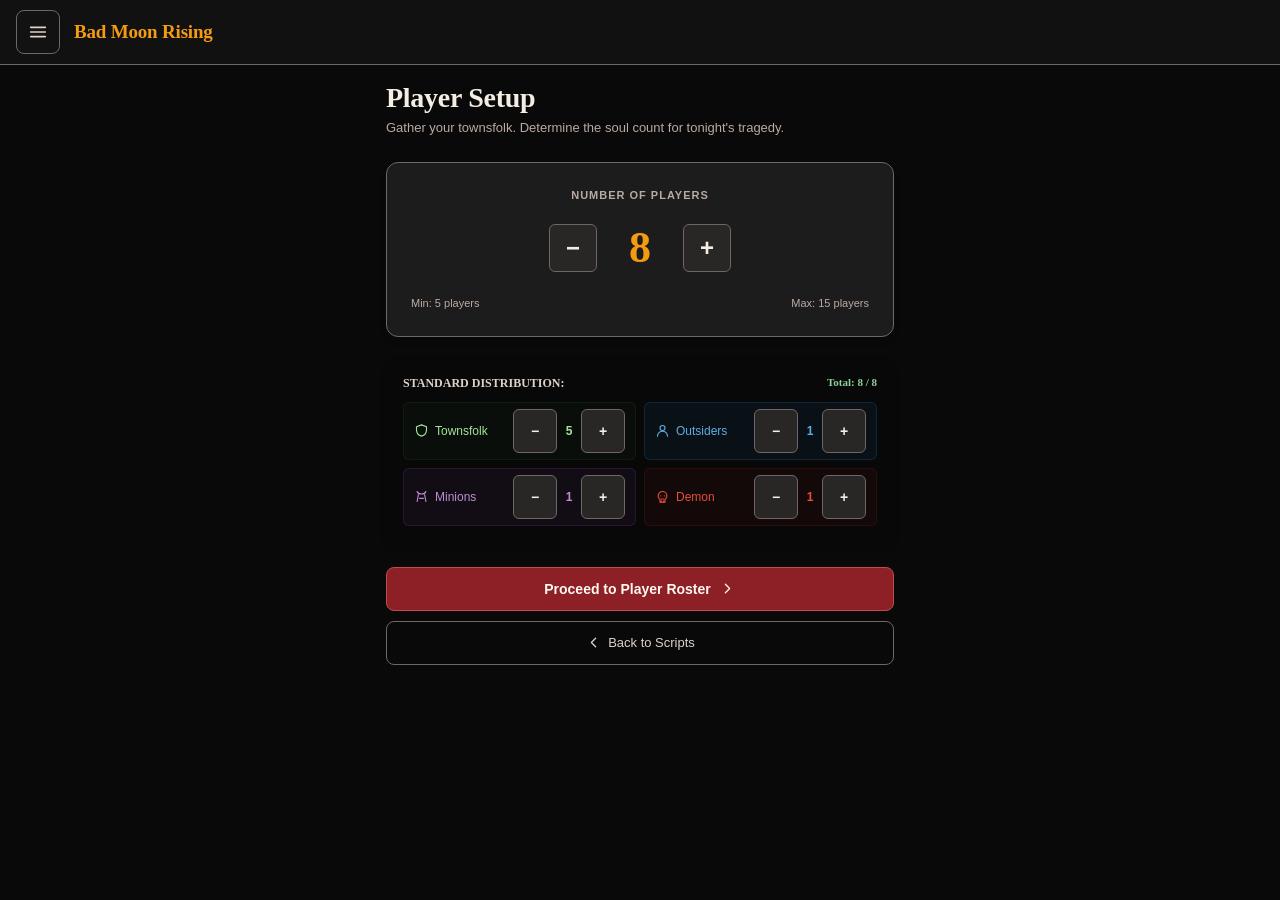
==== commit 4d376a7f: "feat: complete resilient game session workflows" ====
--- a/bad_moon_rising.html
+++ b/bad_moon_rising.html
@@ -1,93 +1,16 @@
-<!DOCTYPE html>
-<html lang="en">
-<head>
-<meta charset="UTF-8">
-<meta name="viewport" content="width=device-width, initial-scale=1.0, user-scalable=no">
-<title>🌙 Bad Moon Rising - BOTC Storyteller</title>
-<link rel="stylesheet" href="styles/main.css">
-</head>
-<body>
-
-<div id="app"></div>
-
-<script src="scripts/trouble_brewing.js"></script>
-<script src="scripts/bad_moon_rising.js"></script>
-<script src="scripts/common.js"></script>
-<script>
-// Initialize script after all scripts load
-(function() {
-  try {
-    // Verify required objects and functions are loaded
-    if (typeof state === 'undefined' || typeof TB === 'undefined' || typeof BMR === 'undefined' || typeof S === 'undefined') {
-      throw new Error('Required scripts not loaded properly');
-    }
-    
-    // Set script ID and default demon selection
-    state.scriptId = "bmr";
-    state.selDM = BMR.demonFixed ? [...BMR.defaultDemon] : [];
-    
-    // Check for saved game
-    const saved = loadFromStorage();
-    if (saved && saved._saved) {
-      if (saved.scriptId !== "bmr") {
-        window.location.replace(saved.scriptId === "tb" ? "trouble_brewing.html" : "index.html");
-        return;
-      }
-      // Restore saved state manually (don't use resumeGame as it calls render immediately)
-      Object.assign(state, {
-        screen: saved.screen || "count",
-        playerCount: saved.playerCount || 10,
-        names: saved.names || [],
-        selTF: saved.selTF || [],
-        selOS: saved.selOS || [],
-        selMN: saved.selMN || [],
-        selDM: saved.selDM || [],
-        selTR: saved.selTR || [],
-        travellerData: saved.travellerData || [],
-        godfatherOutsiderMod: saved.godfatherOutsiderMod || 0,
-        drunkAs: saved.drunkAs || "",
-        travellersEnabled: saved.travellersEnabled ?? false,
-        travellersToggle: saved.travellersToggle ?? false,
-        travellers: saved.travellers || [],
-        gs: saved.gs,
-        tab: saved.tab || "grimoire",
-        nightStep: saved.nightStep || 0,
-        nightPhase: saved.nightPhase || "none",
-        undoStack: saved.undoStack || [],
-        rolesShown: saved.rolesShown || [],
-        expandedPlayer: -1,
-        expandedTraveller: saved.expandedTraveller ?? -1,
-        confirm: null,
-        showCard: null,
-        showingRoleFor: -1,
-        timer: saved.timer || null,
-      });
-      state.showResume = false;
-    } else {
-      // Start at count screen if no saved game
-      state.screen = "count";
-    }
-    
-    // Render after everything is set up
-    if (typeof render === 'function') {
-      render();
-    } else {
-      throw new Error('Render function not available');
-    }
-  } catch (error) {
-    console.error("Initialization error:", error);
-    const app = document.getElementById("app");
-    if (app) {
-      app.innerHTML = `<div class="screen" style="padding:32px;text-align:center">
-        <h2 style="color:var(--red);margin-bottom:16px">Error Loading Page</h2>
-        <p style="color:var(--text2);margin-bottom:8px">${error.message}</p>
-        <p style="color:var(--text3);font-size:12px;margin-bottom:16px">Please check the browser console for more details.</p>
-        <button class="btn btn-primary" style="margin-top:16px" onclick="location.reload()">Reload Page</button>
-      </div>`;
-    }
-  }
-})();
-</script>
-
-</body>
-</html>
+<!doctype html>
+<html lang="en">
+<head>
+  <meta charset="utf-8">
+  <meta name="viewport" content="width=device-width, initial-scale=1">
+  <title>Open Bad Moon Rising</title>
+</head>
+<body>
+  <p><a href="index.html?script=bmr">Open Bad Moon Rising</a></p>
+  <script>
+    const params = new URLSearchParams(window.location.search);
+    params.set("script", "bmr");
+    window.location.replace(`index.html?${params.toString()}${window.location.hash}`);
+  </script>
+</body>
+</html>
